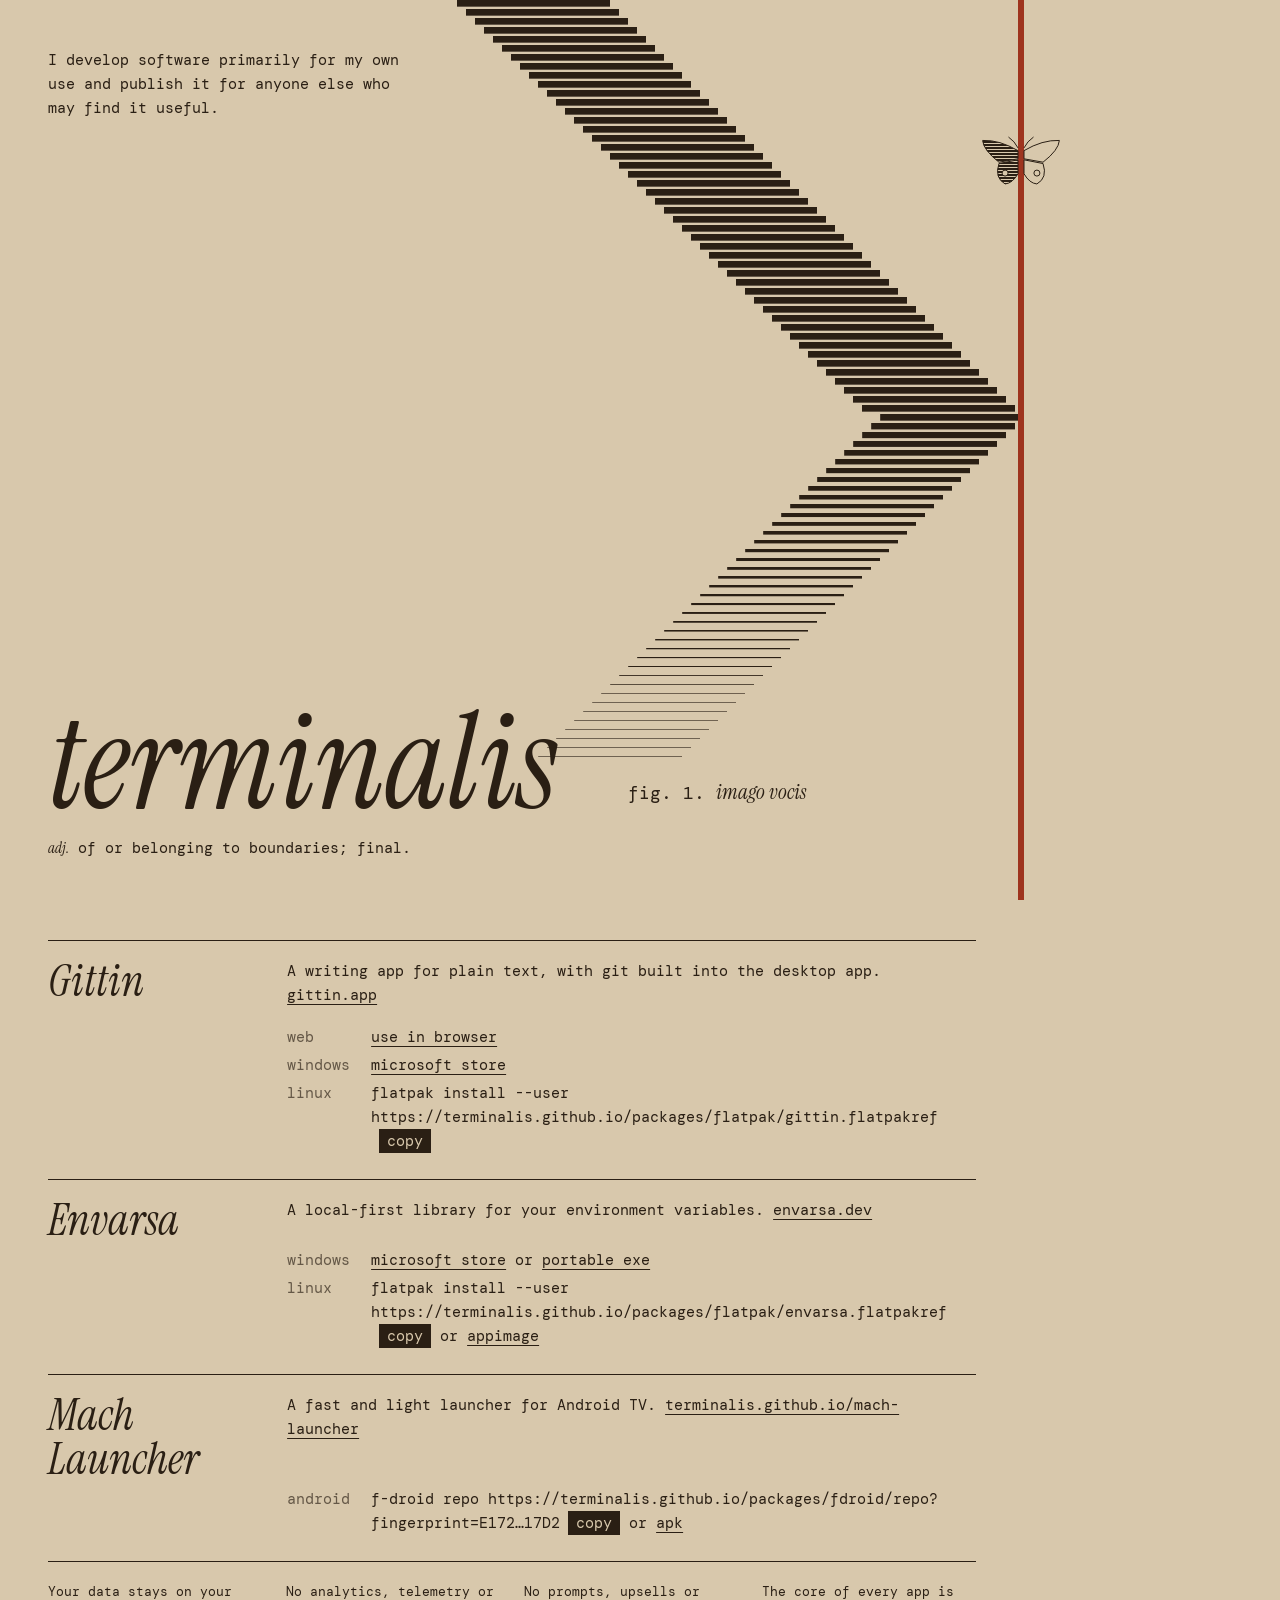
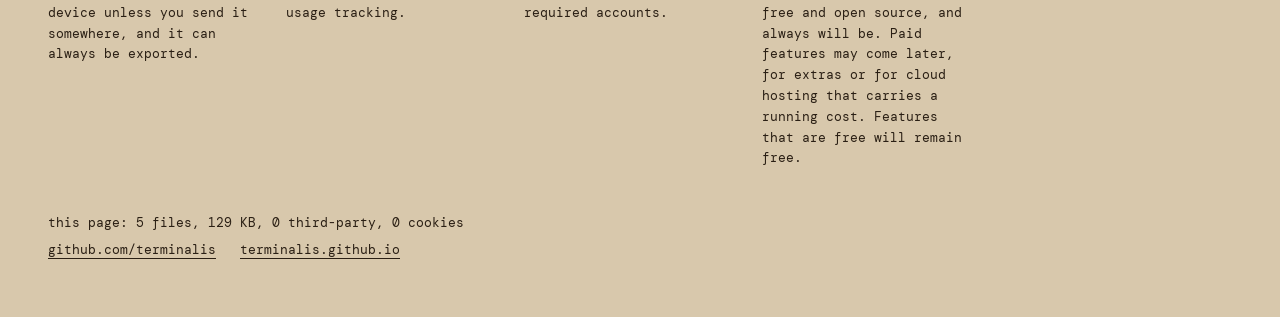
==== site/index.html @ e2db152c "Publish the homepage with GitHub Pages" ====
<!doctype html>
<html lang="en">
<head>
<meta charset="utf-8">
<meta name="viewport" content="width=device-width,initial-scale=1">
<meta http-equiv="Content-Security-Policy" content="default-src 'none'; script-src 'self'; style-src 'self'; font-src 'self'; img-src data:; base-uri 'none'; form-action 'none'">
<title>terminalis</title>
<meta name="description" content="I develop software primarily for my own use and publish it for anyone else who may find it useful.">
<meta name="theme-color" content="#d8c8ac">
<link rel="icon" href="data:image/svg+xml,%3Csvg xmlns='http://www.w3.org/2000/svg' viewBox='0 0 32 32'%3E%3Crect width='32' height='32' fill='%23d8c8ac'/%3E%3Cpath d='M5 3l14 13L5 29' fill='none' stroke='%232a1f14' stroke-width='5'/%3E%3Crect x='23' width='3' height='32' fill='%239e341e'/%3E%3C/svg%3E">
<link rel="preload" href="fonts/InstrumentSerif-Italic.ttf" as="font" type="font/ttf" crossorigin>
<link rel="stylesheet" href="style.css">
<script src="site.js" defer></script>
</head>
<body>
<main>
  <section class="hero">
    <canvas id="mark" role="img" aria-label="A line strikes a wall and returns, thinning until it stops."></canvas>
    <p class="fig">fig. 1. <em>imago vocis</em></p>
    <p class="intro">I develop software primarily for my own use and publish it for anyone else who may find it useful.</p>
    <div class="title">
      <h1>terminalis</h1>
      <p class="gloss"><em>adj.</em> of or belonging to boundaries; final.</p>
    </div>
  </section>

  <section class="legend">
    <article class="row" id="gittin">
      <h2>Gittin</h2>
      <p>A writing app for plain text, with git built into the desktop app. <a href="https://gittin.app">gittin.app</a></p>
      <div class="figs" data-release="gittin"></div>
      <dl class="ways">
        <dt>web</dt><dd><a href="https://gittin.app/use/">use in browser</a></dd>
        <dt>windows</dt><dd><a href="https://apps.microsoft.com/detail/9NDJ4HR0FF1H">microsoft store</a></dd>
        <dt>linux</dt><dd><code>flatpak install --user https://terminalis.github.io/packages/flatpak/gittin.flatpakref</code><button type="button" hidden data-copy="flatpak install --user https://terminalis.github.io/packages/flatpak/gittin.flatpakref">copy</button></dd>
      </dl>
    </article>
    <article class="row" id="envarsa">
      <h2>Envarsa</h2>
      <p>A local-first library for your environment variables. <a href="https://envarsa.dev">envarsa.dev</a></p>
      <div class="figs" data-release="envarsa"></div>
      <dl class="ways">
        <dt>windows</dt><dd><a href="https://apps.microsoft.com/detail/9NQCBXD2WQ2M">microsoft store</a> or <a href="https://github.com/terminalis/envarsa/releases/latest">portable exe</a></dd>
        <dt>linux</dt><dd><code>flatpak install --user https://terminalis.github.io/packages/flatpak/envarsa.flatpakref</code><button type="button" hidden data-copy="flatpak install --user https://terminalis.github.io/packages/flatpak/envarsa.flatpakref">copy</button> or <a href="https://github.com/terminalis/envarsa/releases/latest">appimage</a></dd>
      </dl>
    </article>
    <article class="row" id="mach-launcher">
      <h2>Mach Launcher</h2>
      <p>A fast and light launcher for Android TV. <a href="https://terminalis.github.io/mach-launcher/">terminalis.github.io/mach-launcher</a></p>
      <div class="figs" data-release="mach-launcher"></div>
      <dl class="ways">
        <dt>android</dt><dd>f-droid repo <code>https://terminalis.github.io/packages/fdroid/repo?fingerprint=E172<span>E436AAECD5F656AFEB2D40F3011C111C114AB1A60507672CEA5ACBDC</span>17D2</code><button type="button" hidden data-copy="https://terminalis.github.io/packages/fdroid/repo?fingerprint=E172E436AAECD5F656AFEB2D40F3011C111C114AB1A60507672CEA5ACBDC17D2">copy</button> or <a href="https://github.com/terminalis/mach-launcher/releases/latest">apk</a></dd>
      </dl>
    </article>
  </section>

  <ul class="notes">
    <li>Your data stays on your device unless you send it somewhere, and it can always be exported.</li>
    <li>No analytics, telemetry or usage tracking.</li>
    <li>No prompts, upsells or required accounts.</li>
    <li>The core of every app is free and open source, and always will be. Paid features may come later, for extras or for cloud hosting that carries a running cost. Features that are free will remain free.</li>
  </ul>

  <footer>
    <span id="weight"></span>
    <a href="https://github.com/terminalis">github.com/terminalis</a>
    <a href="https://terminalis.github.io/">terminalis.github.io</a>
  </footer>
</main>
<div class="line" aria-hidden="true"></div>
<canvas class="moth" id="moth" aria-hidden="true"></canvas>
</body>
</html>
---- site/style.css ----
@font-face{font-family:"DM Mono";src:url(fonts/DMMono-Regular.ttf);font-display:swap}
@font-face{font-family:"Instrument Serif";src:url(fonts/InstrumentSerif-Italic.ttf);font-style:italic;font-display:swap}
*{box-sizing:border-box}
:root{--paper:#d8c8ac;--ink:#2a1f14;--red:#9e341e;--beyond:clamp(44px,20vw,300px);--pad:48px;color-scheme:light}
html{background:var(--paper);color:var(--ink);font:15px/1.6 "DM Mono",ui-monospace,Consolas,monospace;-webkit-text-size-adjust:100%}
body{margin:0}
a{color:inherit;text-underline-offset:4px;text-decoration-thickness:1px}
a:hover{background:var(--ink);color:var(--paper);text-decoration:none}
:focus-visible{outline:2px solid var(--ink);outline-offset:3px}
em,h1,h2{font-family:"Instrument Serif",Georgia,serif;font-style:italic;font-weight:400}
main{margin-right:var(--beyond)}
.line{position:fixed;top:0;bottom:0;right:var(--beyond);width:6px;background:var(--red)}
.moth{position:fixed;top:15vh;right:calc(var(--beyond) + 3px - var(--mw,0px) / 2);pointer-events:none}
.hero{position:relative;height:100vh;min-height:640px;overflow:hidden}
#mark{position:absolute;inset:0;display:block}
.intro{position:absolute;left:var(--pad);top:var(--pad);max-width:var(--leadw,380px);margin:0}
.title{position:absolute;left:var(--pad);bottom:calc(var(--pad) - 8px)}
h1{font-size:clamp(72px,10.4vw,168px);line-height:.95;margin:0}
.gloss{margin:10px 0 0}
.fig{position:absolute;margin:0;font-size:18px;left:var(--figx,60%);top:var(--figy,88%);white-space:nowrap}
.fig em{font-size:21px}
.legend{padding:40px var(--pad) 0}
.row{display:grid;grid-template-columns:minmax(120px,1.1fr) minmax(0,3.4fr) auto;gap:6px 24px;border-top:1px solid var(--ink);padding:18px 0 26px}
.row h2{font-size:44px;line-height:1;margin:0}
.row p{margin:0 0 12px}
.row .ways{grid-column:2/4;display:grid;grid-template-columns:72px minmax(0,1fr);gap:4px 12px;margin:0}
.ways dd{margin:0;min-width:0}
.ways dt{opacity:.66}
.figs{text-align:right;white-space:nowrap}
code{font:inherit;overflow-wrap:anywhere}
code span{font-size:0;white-space:nowrap}
code span::before{content:"\2026";font-size:1rem}
button{font:inherit;color:var(--paper);background:var(--ink);border:0;padding:0 8px;margin-left:8px;cursor:pointer}
.notes{display:grid;grid-template-columns:repeat(4,minmax(0,1fr));gap:24px;border-top:1px solid var(--ink);margin:0 var(--pad);padding:20px 0 0;list-style:none}
.notes li{font-size:13px}
footer{padding:44px var(--pad) 56px;display:flex;flex-wrap:wrap;gap:6px 24px;font-size:13px}
footer span{flex-basis:100%}
@media (max-width:1099px){
  :root{--pad:20px;--beyond:40px}
  .moth{position:absolute;top:32px}
  .hero{height:auto;min-height:0;overflow:visible}
  #mark{position:relative}
  .fig{position:static;margin:10px var(--pad) 0;text-align:right}
  .title,.intro{position:static;margin:20px var(--pad) 0;max-width:none}
  h1{font-size:19vw}
  .row{grid-template-columns:minmax(0,1fr)}
  .row .ways{grid-column:auto;grid-template-columns:minmax(0,1fr)}
  .ways dd{margin-bottom:10px}
  .figs{text-align:left}
  .notes{grid-template-columns:minmax(0,1fr)}
}
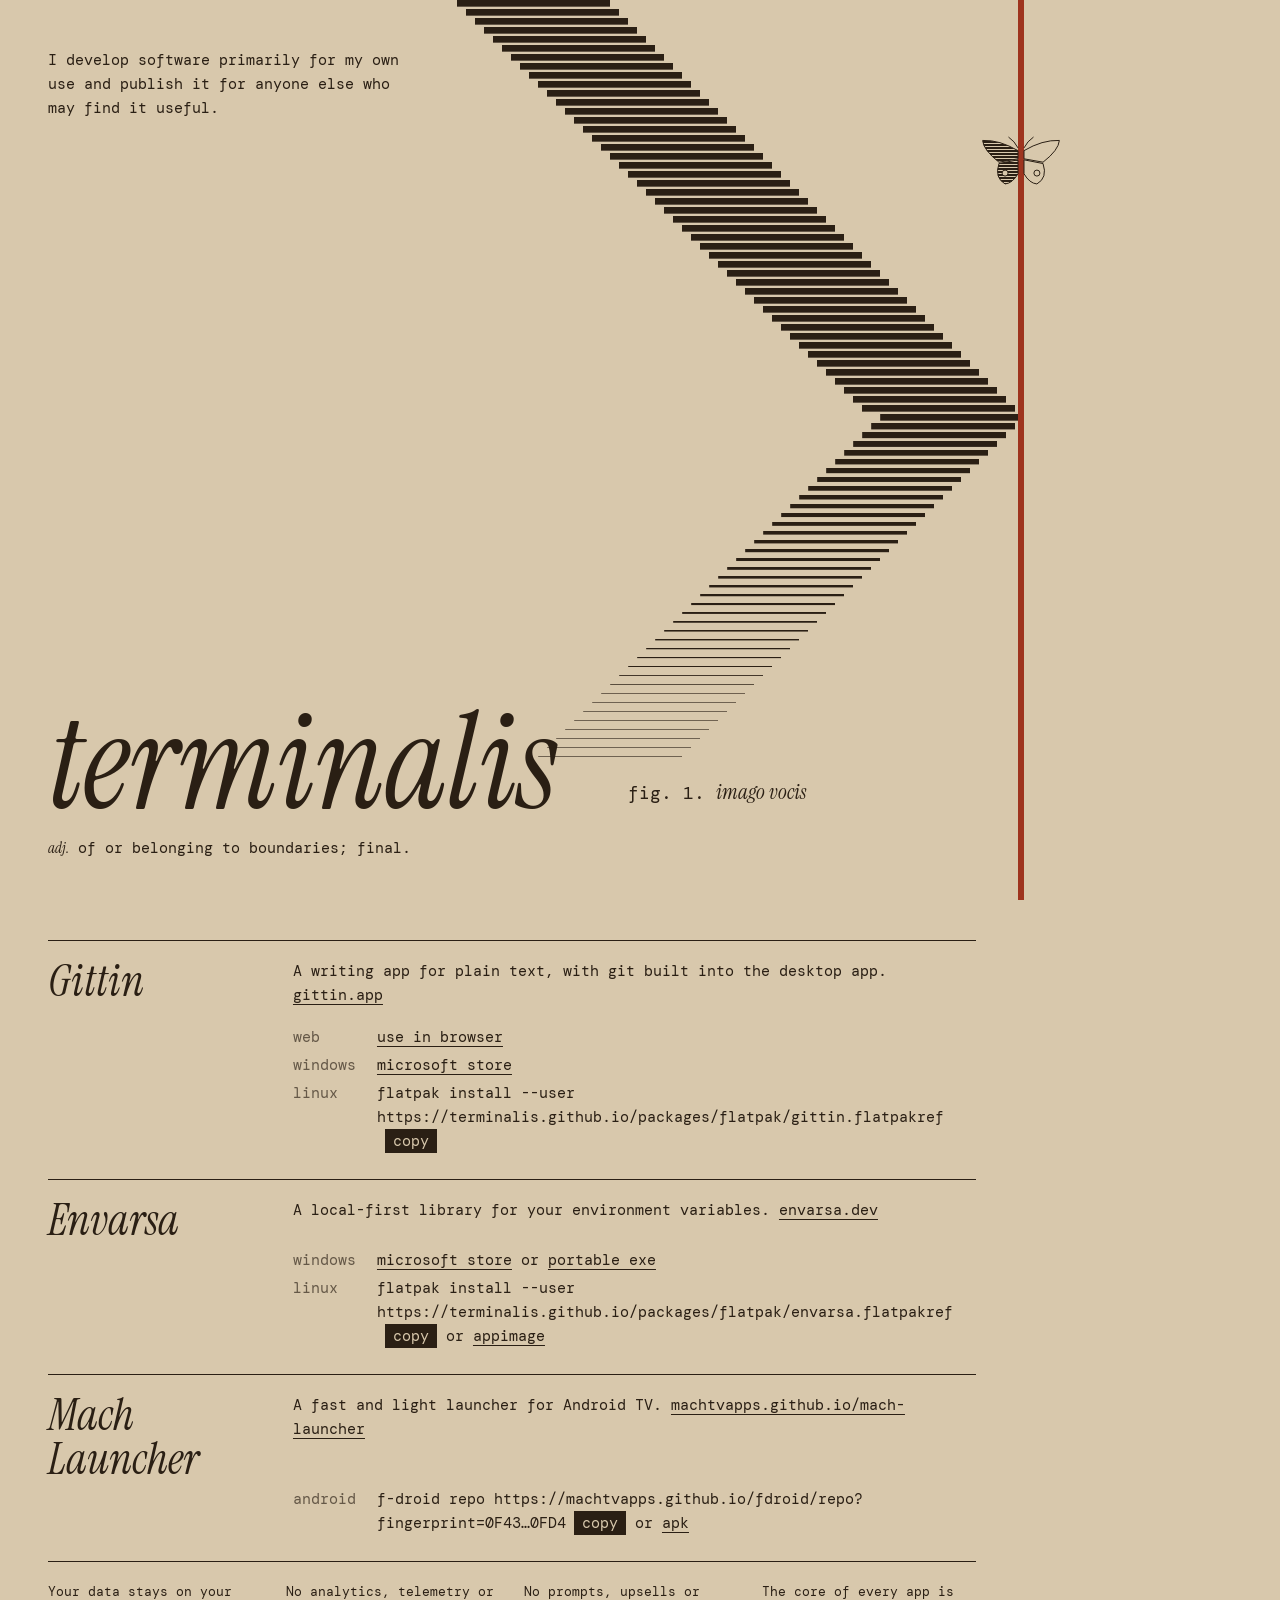
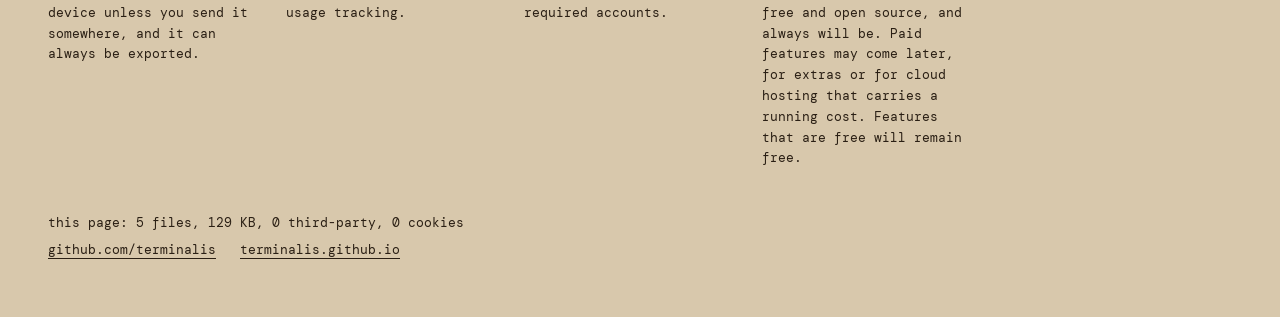
==== commit 3912400a: "Point Mach Launcher at machtvapps and drop the release line from each app" ====
--- a/site/index.html
+++ b/site/index.html
@@ -28,7 +28,6 @@
     <article class="row" id="gittin">
       <h2>Gittin</h2>
       <p>A writing app for plain text, with git built into the desktop app. <a href="https://gittin.app">gittin.app</a></p>
-      <div class="figs" data-release="gittin"></div>
       <dl class="ways">
         <dt>web</dt><dd><a href="https://gittin.app/use/">use in browser</a></dd>
         <dt>windows</dt><dd><a href="https://apps.microsoft.com/detail/9NDJ4HR0FF1H">microsoft store</a></dd>
@@ -38,7 +37,6 @@
     <article class="row" id="envarsa">
       <h2>Envarsa</h2>
       <p>A local-first library for your environment variables. <a href="https://envarsa.dev">envarsa.dev</a></p>
-      <div class="figs" data-release="envarsa"></div>
       <dl class="ways">
         <dt>windows</dt><dd><a href="https://apps.microsoft.com/detail/9NQCBXD2WQ2M">microsoft store</a> or <a href="https://github.com/terminalis/envarsa/releases/latest">portable exe</a></dd>
         <dt>linux</dt><dd><code>flatpak install --user https://terminalis.github.io/packages/flatpak/envarsa.flatpakref</code><button type="button" hidden data-copy="flatpak install --user https://terminalis.github.io/packages/flatpak/envarsa.flatpakref">copy</button> or <a href="https://github.com/terminalis/envarsa/releases/latest">appimage</a></dd>
@@ -46,10 +44,9 @@
     </article>
     <article class="row" id="mach-launcher">
       <h2>Mach Launcher</h2>
-      <p>A fast and light launcher for Android TV. <a href="https://terminalis.github.io/mach-launcher/">terminalis.github.io/mach-launcher</a></p>
-      <div class="figs" data-release="mach-launcher"></div>
+      <p>A fast and light launcher for Android TV. <a href="https://machtvapps.github.io/mach-launcher/">machtvapps.github.io/mach-launcher</a></p>
       <dl class="ways">
-        <dt>android</dt><dd>f-droid repo <code>https://terminalis.github.io/packages/fdroid/repo?fingerprint=E172<span>E436AAECD5F656AFEB2D40F3011C111C114AB1A60507672CEA5ACBDC</span>17D2</code><button type="button" hidden data-copy="https://terminalis.github.io/packages/fdroid/repo?fingerprint=E172E436AAECD5F656AFEB2D40F3011C111C114AB1A60507672CEA5ACBDC17D2">copy</button> or <a href="https://github.com/terminalis/mach-launcher/releases/latest">apk</a></dd>
+        <dt>android</dt><dd>f-droid repo <code>https://machtvapps.github.io/fdroid/repo?fingerprint=0F43<span>CBEA63524E40AE0AF68603F8E467D034778CC44DACA8F9E886007E57</span>0FD4</code><button type="button" hidden data-copy="https://machtvapps.github.io/fdroid/repo?fingerprint=0F43CBEA63524E40AE0AF68603F8E467D034778CC44DACA8F9E886007E570FD4">copy</button> or <a href="https://github.com/machtvapps/mach-launcher/releases/latest">apk</a></dd>
       </dl>
     </article>
   </section>
--- a/site/style.css
+++ b/site/style.css
@@ -20,13 +20,12 @@
 .fig{position:absolute;margin:0;font-size:18px;left:var(--figx,60%);top:var(--figy,88%);white-space:nowrap}
 .fig em{font-size:21px}
 .legend{padding:40px var(--pad) 0}
-.row{display:grid;grid-template-columns:minmax(120px,1.1fr) minmax(0,3.4fr) auto;gap:6px 24px;border-top:1px solid var(--ink);padding:18px 0 26px}
+.row{display:grid;grid-template-columns:minmax(120px,1.1fr) minmax(0,3.4fr);gap:6px 24px;border-top:1px solid var(--ink);padding:18px 0 26px}
 .row h2{font-size:44px;line-height:1;margin:0}
 .row p{margin:0 0 12px}
-.row .ways{grid-column:2/4;display:grid;grid-template-columns:72px minmax(0,1fr);gap:4px 12px;margin:0}
+.row .ways{grid-column:2;display:grid;grid-template-columns:72px minmax(0,1fr);gap:4px 12px;margin:0}
 .ways dd{margin:0;min-width:0}
 .ways dt{opacity:.66}
-.figs{text-align:right;white-space:nowrap}
 code{font:inherit;overflow-wrap:anywhere}
 code span{font-size:0;white-space:nowrap}
 code span::before{content:"\2026";font-size:1rem}
@@ -46,6 +45,5 @@
   .row{grid-template-columns:minmax(0,1fr)}
   .row .ways{grid-column:auto;grid-template-columns:minmax(0,1fr)}
   .ways dd{margin-bottom:10px}
-  .figs{text-align:left}
   .notes{grid-template-columns:minmax(0,1fr)}
 }
